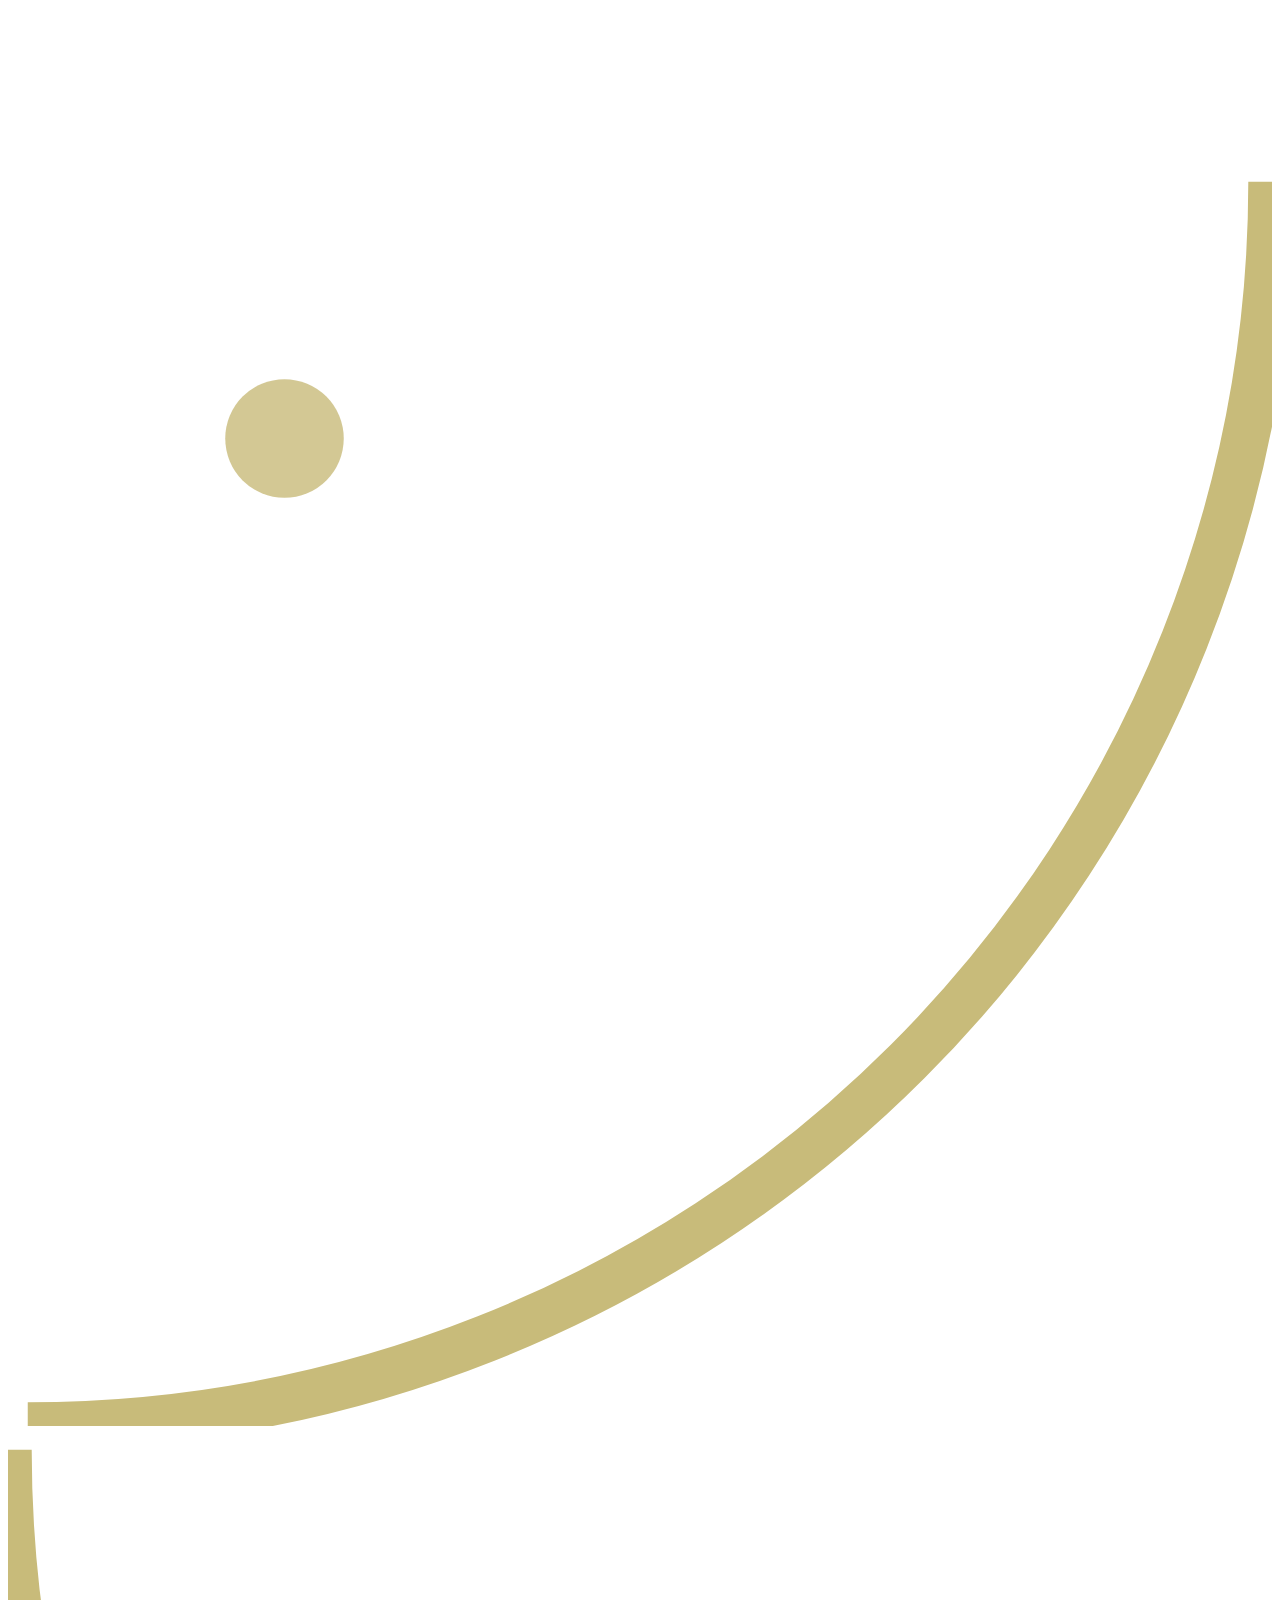
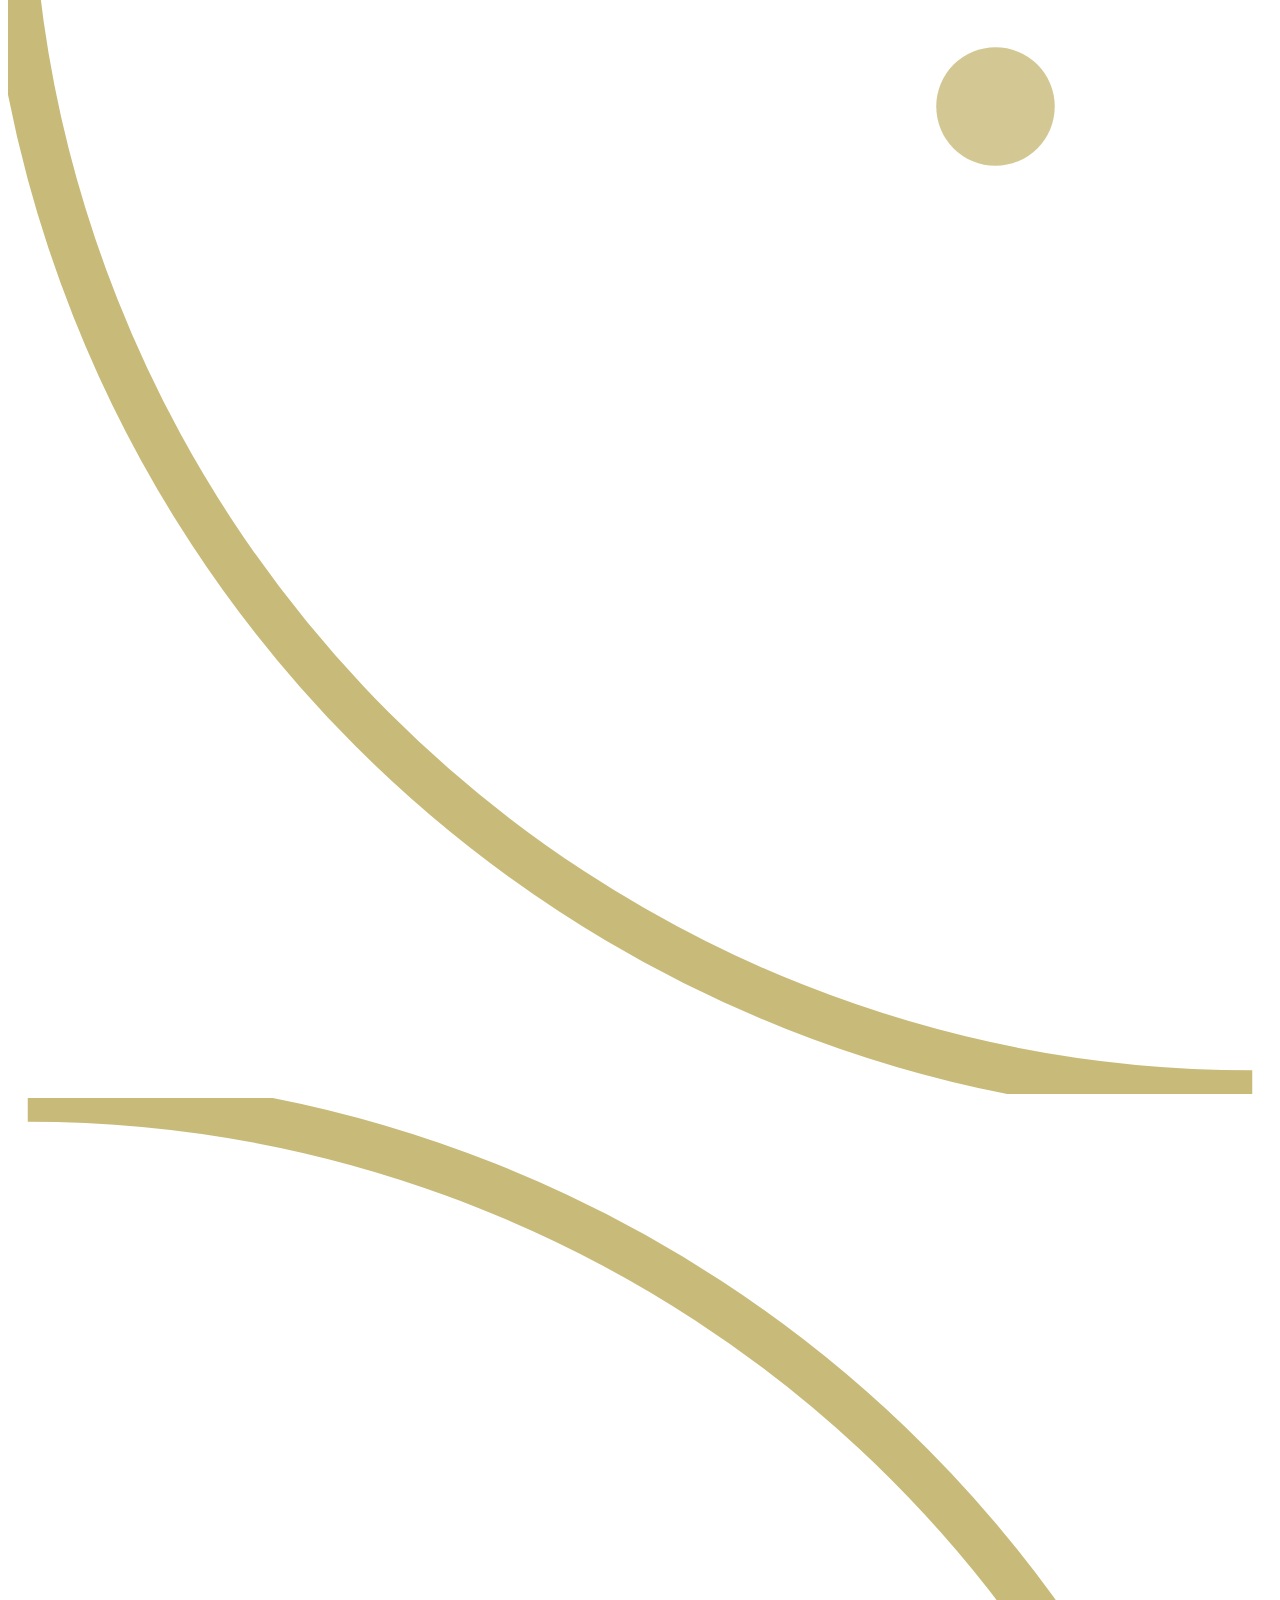
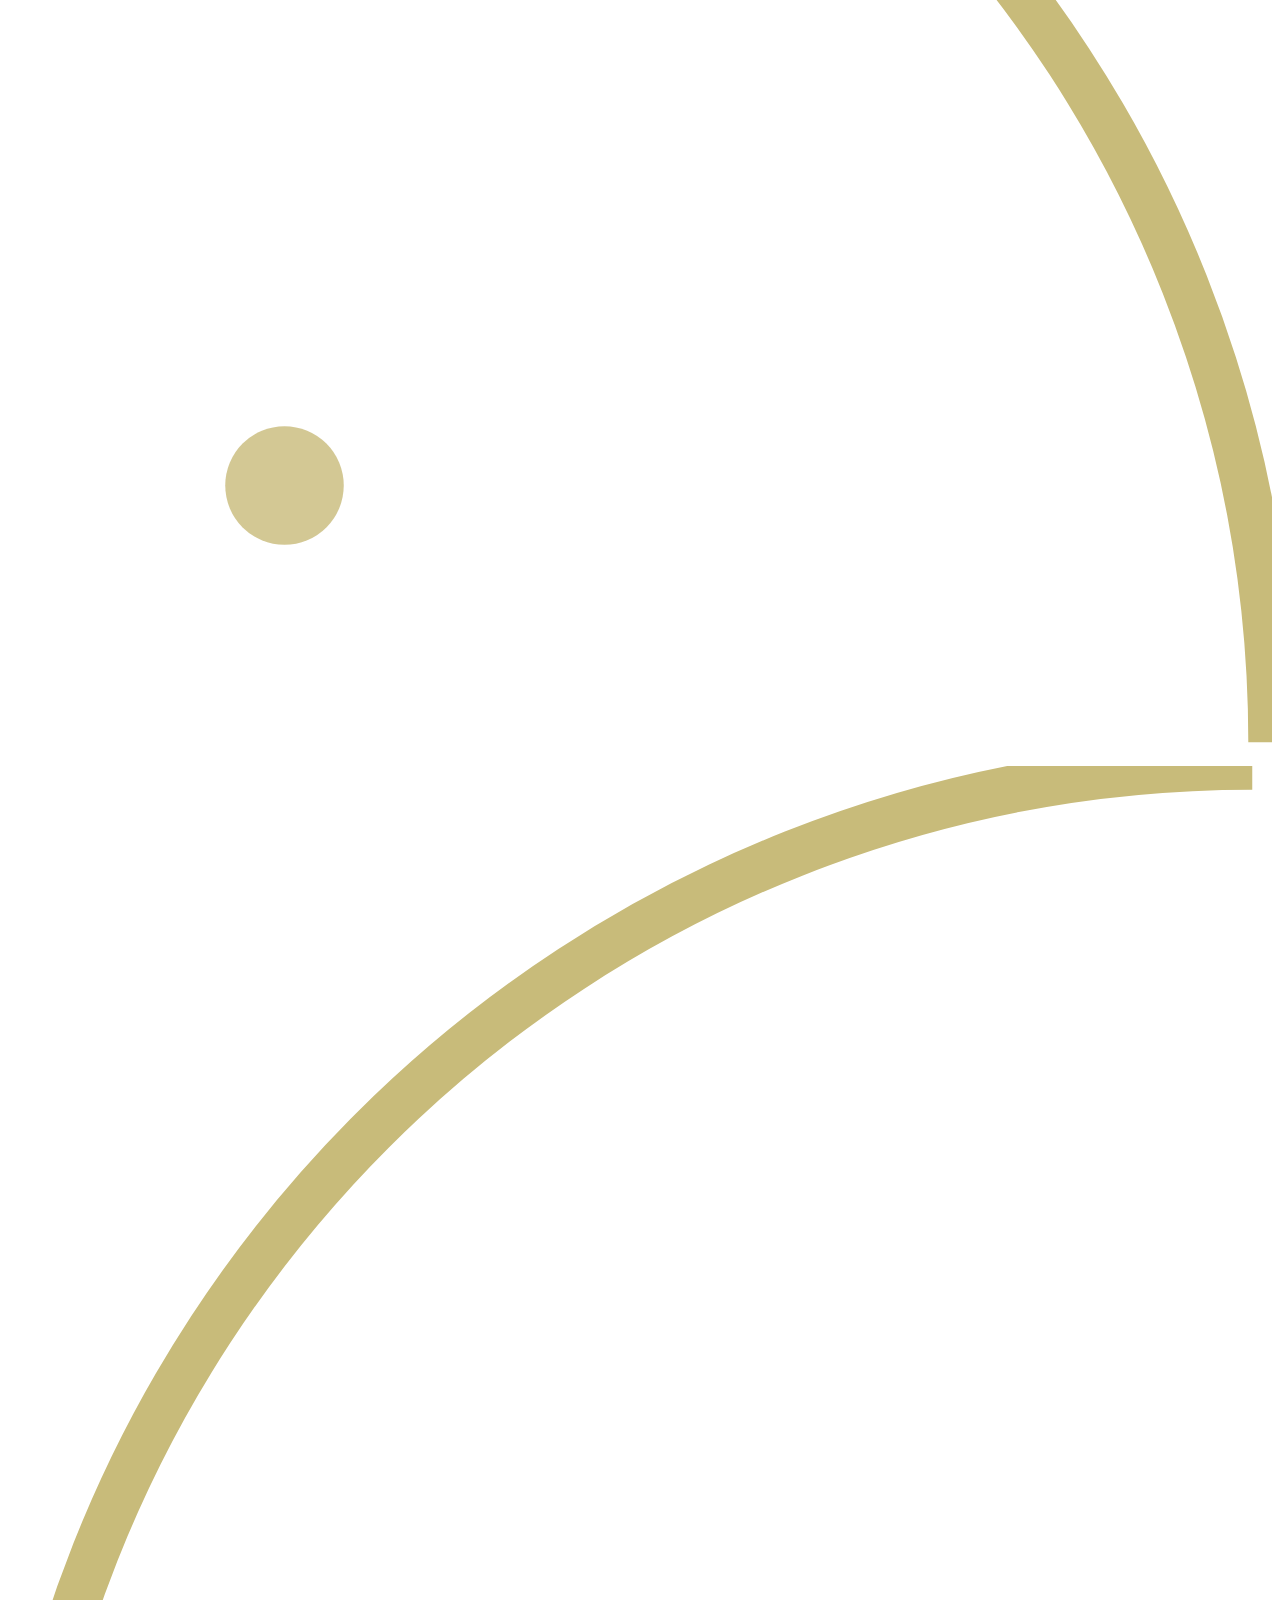
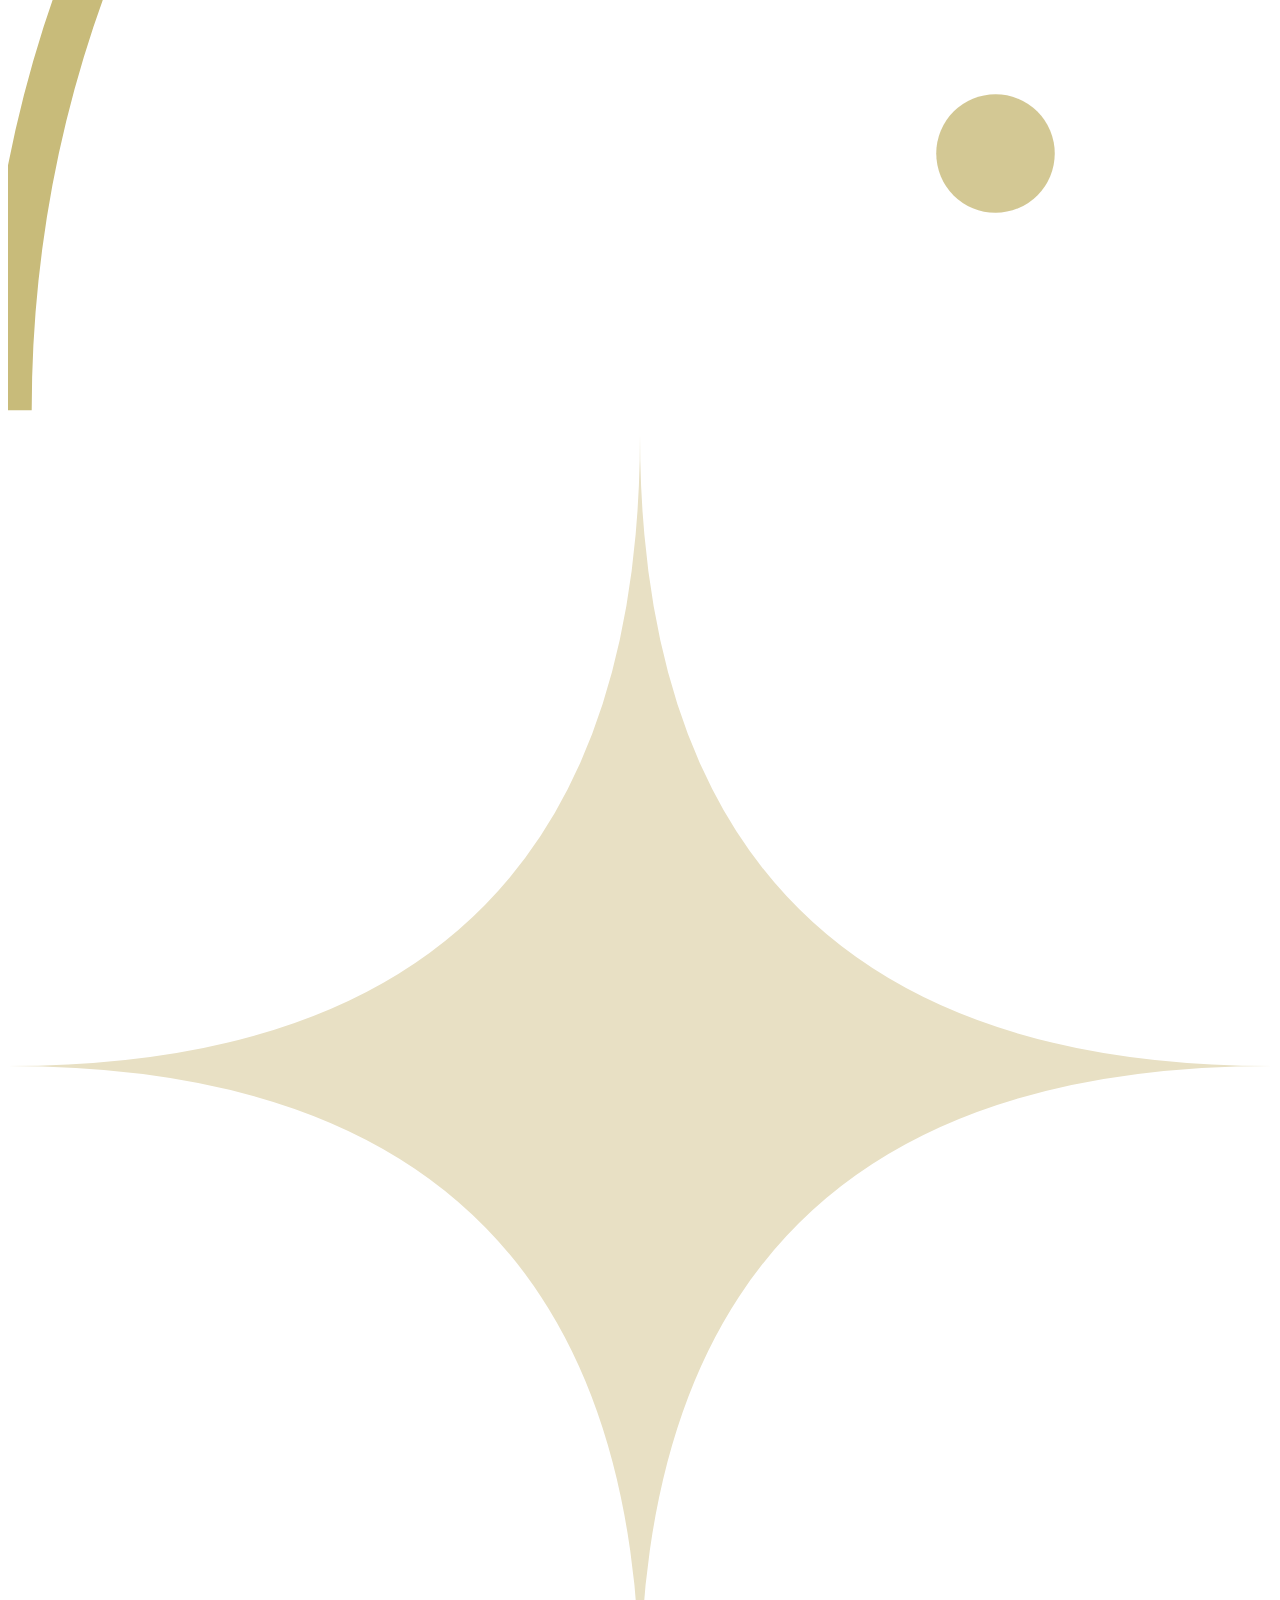
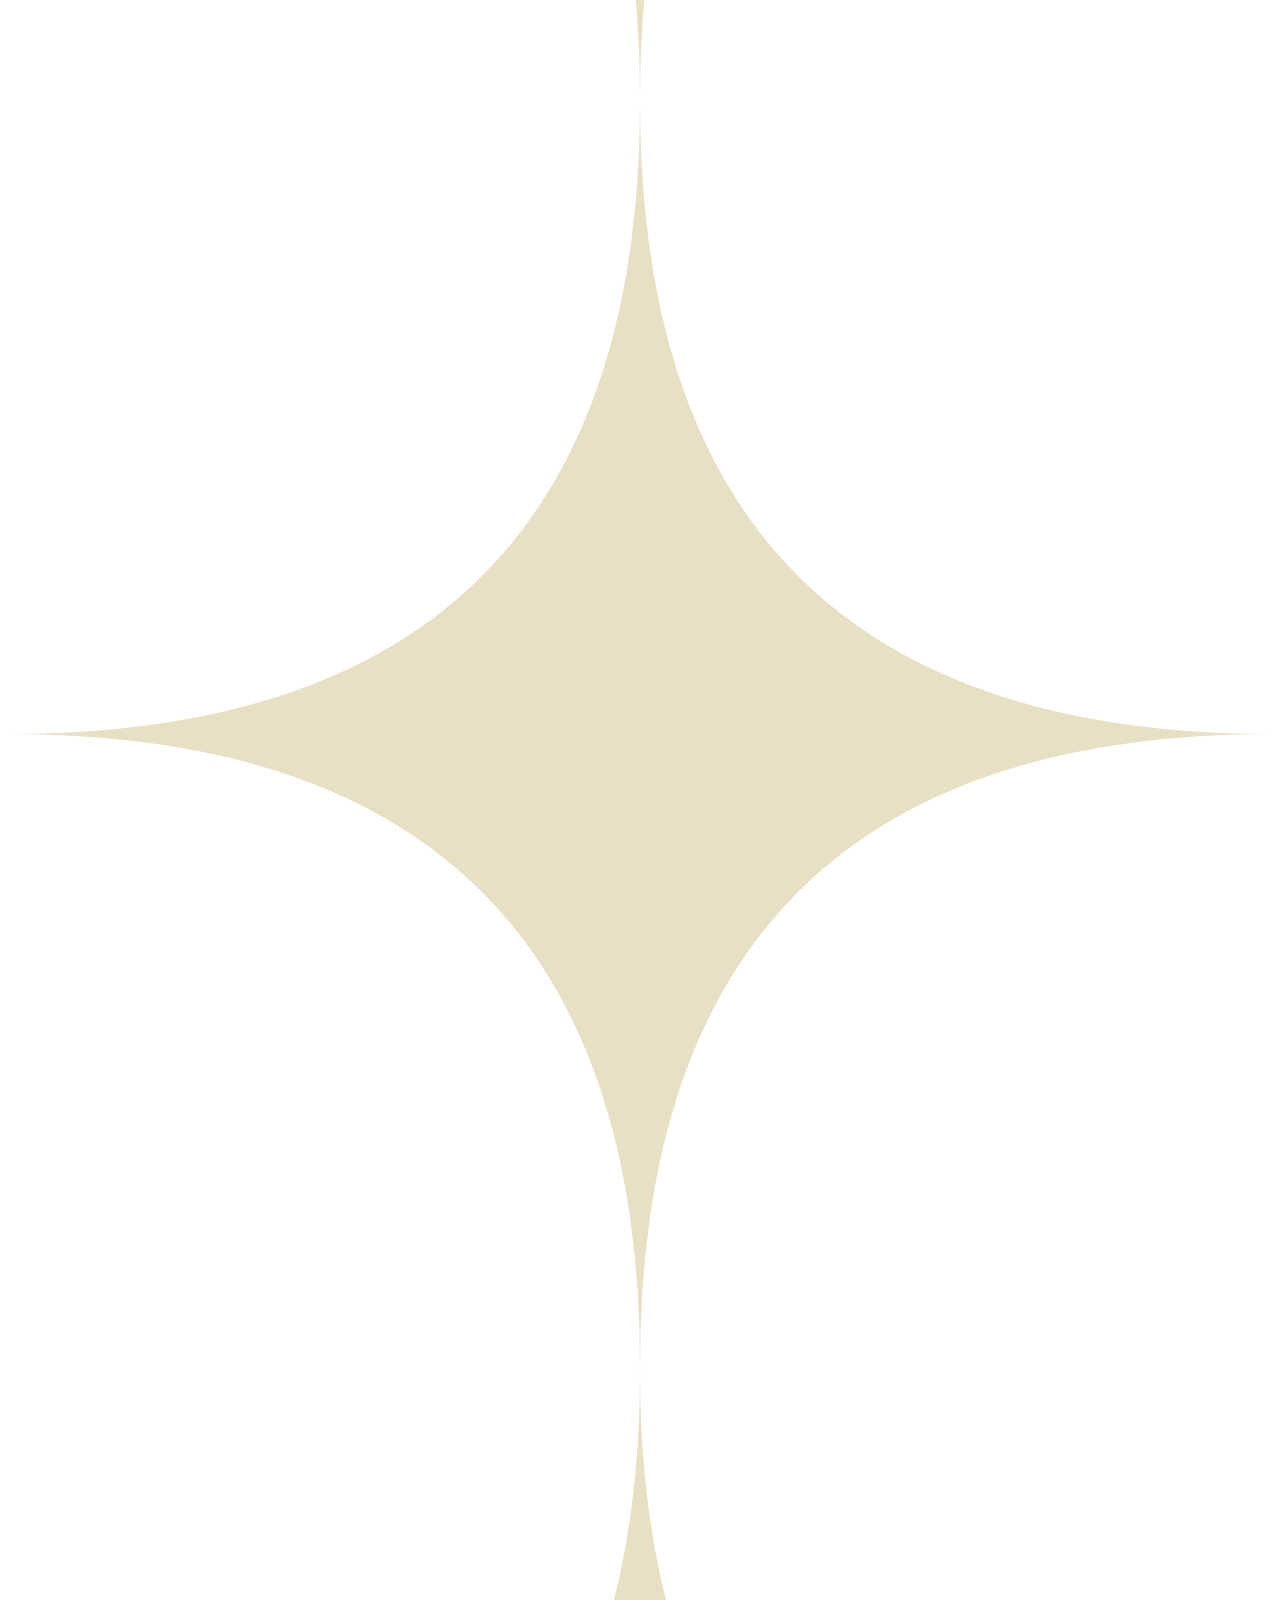
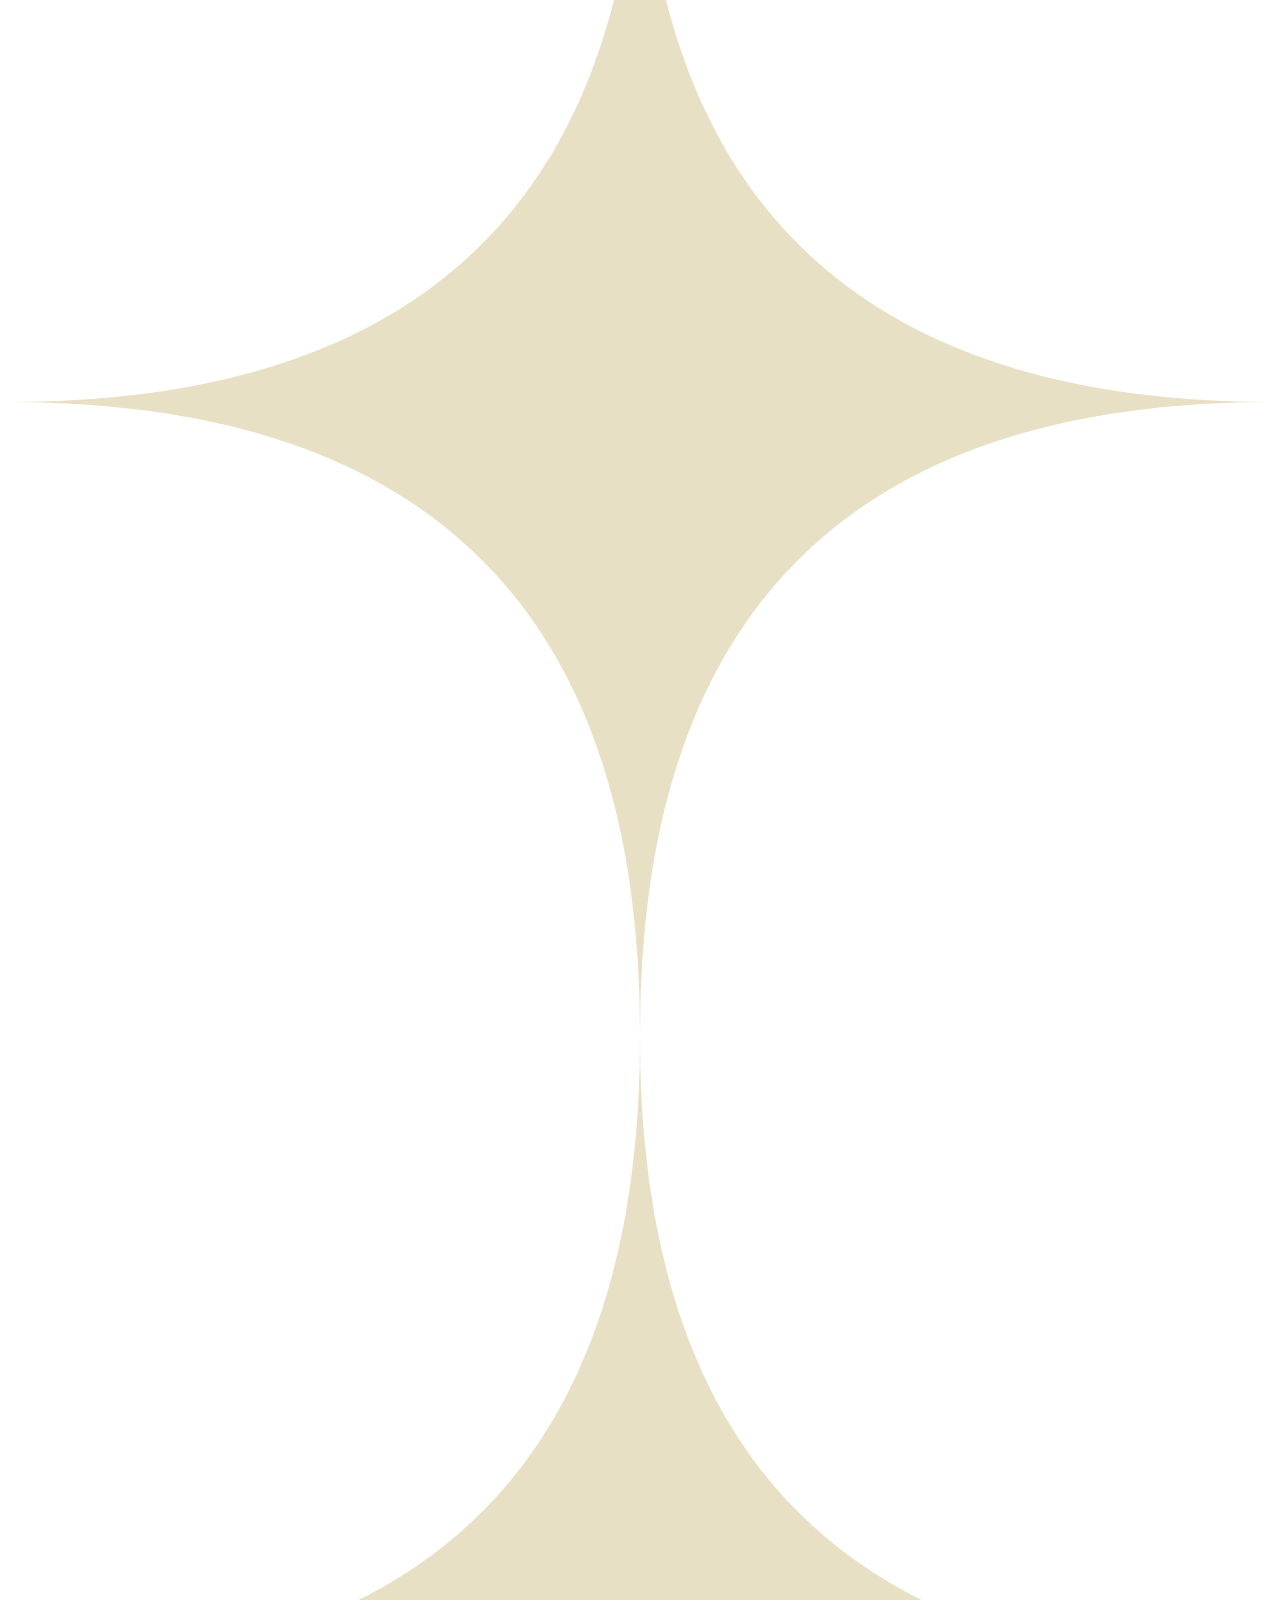
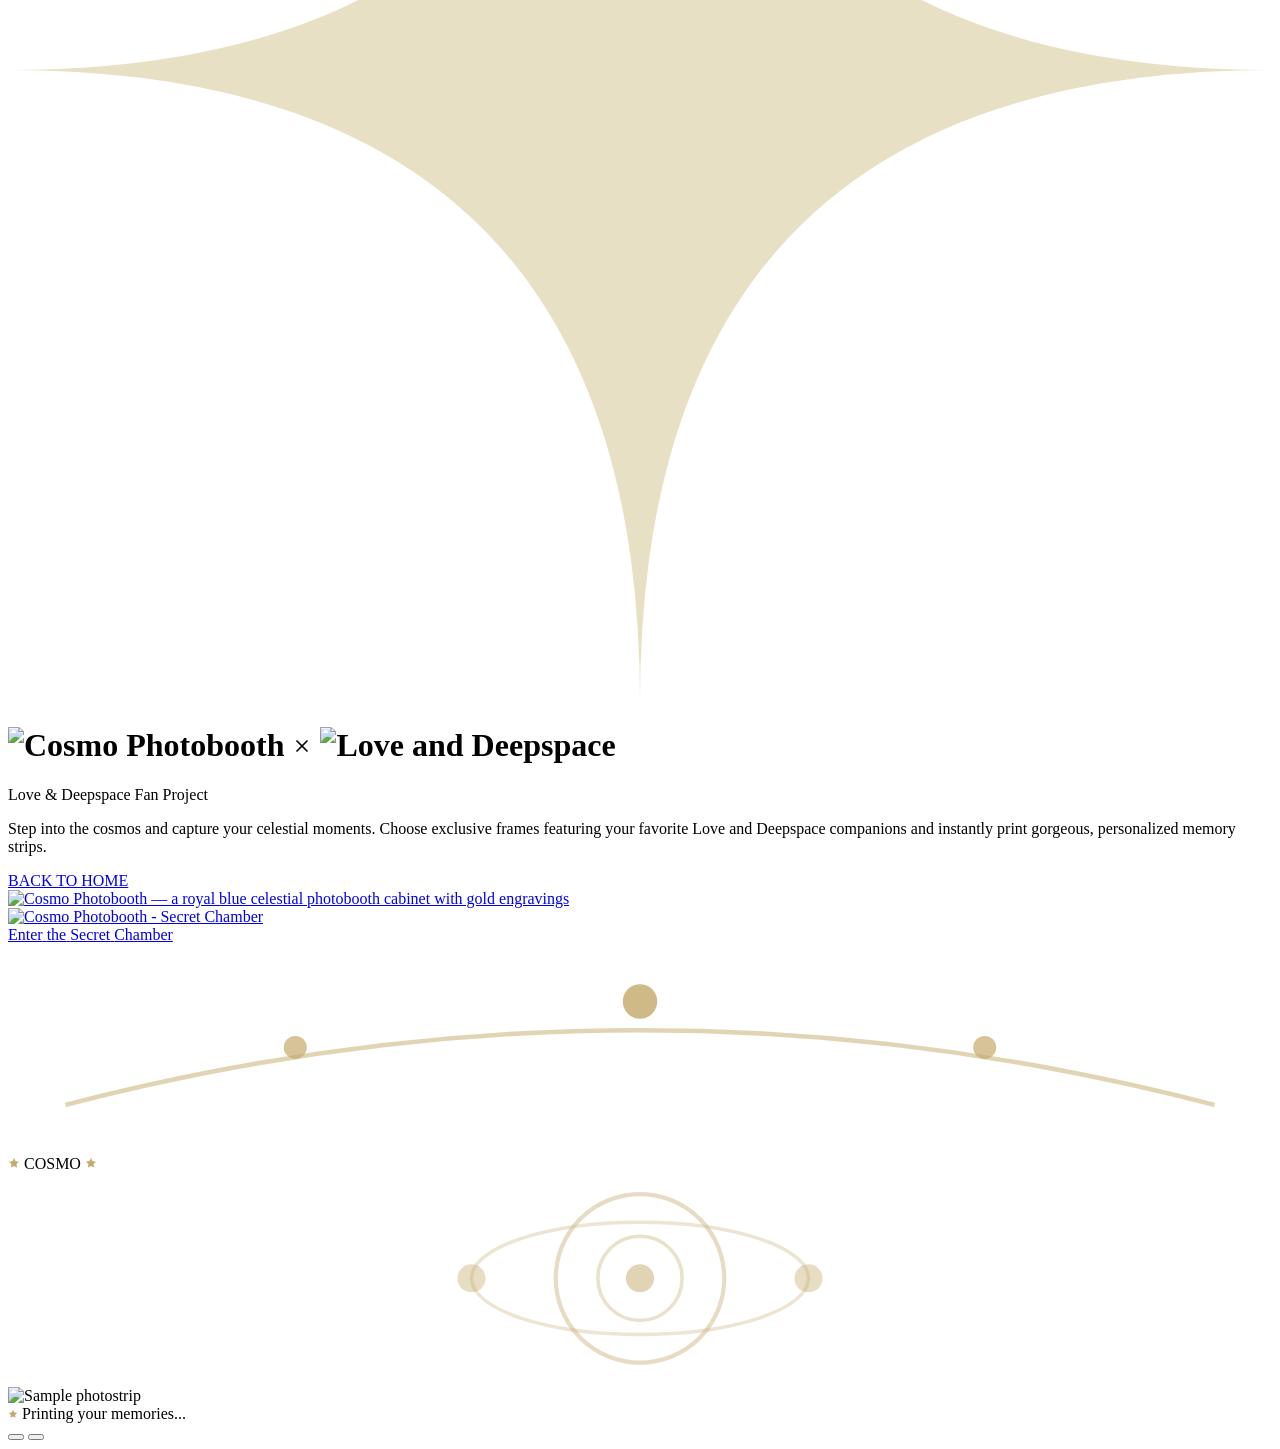
==== photobooth/index.html @ 6a4eb429 "no precise wish" ====
<!DOCTYPE html>
<html lang="en">
<head>
  <meta charset="UTF-8" />
  <meta name="viewport" content="width=device-width, initial-scale=1.0" />
  <title>Cosmo Photobooth — Love and Deepspace Simulator</title>
  <link rel="icon" type="image/webp" href="../assets/ui/favicon.webp">
  <meta name="description" content="Step inside Cosmo Photobooth — take cinematic photostrips with your favorite Love and Deepspace characters." />
  <link rel="preconnect" href="https://fonts.googleapis.com">
  <link rel="preconnect" href="https://fonts.gstatic.com" crossorigin>
  <link href="https://fonts.googleapis.com/css2?family=Cinzel:wght@400..900&family=Cormorant+Infant:ital,wght@0,300..700;1,300..700&family=Inter:ital,opsz,wght@0,14..32,100..900;1,14..32,100..900&display=swap" rel="stylesheet">
  <link rel="stylesheet" href="style.css?v=5" />
  <link rel="stylesheet" href="landing.css" />
  <script src="https://unpkg.com/lucide@latest"></script>
</head>
<body class="landing-body">
  <div class="landing-bg-image" aria-hidden="true"></div>
  <canvas id="starfield-canvas" aria-hidden="true"></canvas>

  <!-- ============================================================
       COSMO BORDERS (Overlay)
       ============================================================ -->
  <div class="cosmo-borders" aria-hidden="true">
    <!-- Outer Frame Lines -->
    <div class="border-line outer-top"></div>
    <div class="border-line outer-bottom"></div>
    <div class="border-line outer-left"></div>
    <div class="border-line outer-right"></div>

    <!-- Outer Corners (Concave Cutouts) -->
    <svg class="corner-svg outer-tl" viewBox="0 0 32 32">
      <path d="M 32 0.5 A 31.5 31.5 0 0 1 0.5 32" fill="none" stroke="#C8BB7A" stroke-width="1.2"/>
      <circle cx="7" cy="7" r="1.5" fill="#C8BB7A" opacity="0.8"/>
    </svg>
    <svg class="corner-svg outer-tr" viewBox="0 0 32 32">
      <path d="M 0 0.5 A 31.5 31.5 0 0 0 31.5 32" fill="none" stroke="#C8BB7A" stroke-width="1.2"/>
      <circle cx="25" cy="7" r="1.5" fill="#C8BB7A" opacity="0.8"/>
    </svg>
    <svg class="corner-svg outer-bl" viewBox="0 0 32 32">
      <path d="M 0.5 0 A 31.5 31.5 0 0 1 32 31.5" fill="none" stroke="#C8BB7A" stroke-width="1.2"/>
      <circle cx="7" cy="25" r="1.5" fill="#C8BB7A" opacity="0.8"/>
    </svg>
    <svg class="corner-svg outer-br" viewBox="0 0 32 32">
      <path d="M 31.5 0 A 31.5 31.5 0 0 0 0 31.5" fill="none" stroke="#C8BB7A" stroke-width="1.2"/>
      <circle cx="25" cy="25" r="1.5" fill="#C8BB7A" opacity="0.8"/>
    </svg>

    <!-- Inner Frame -->
    <div class="inner-frame">
      <!-- Inner Corners (Stars) -->
      <svg class="star-svg inner-tl" viewBox="0 0 24 24">
        <path d="M12 0 Q12 12 24 12 Q12 12 12 24 Q12 12 0 12 Q12 12 12 0 Z" fill="#E8E0C4"/>
      </svg>
      <svg class="star-svg inner-tr" viewBox="0 0 24 24">
        <path d="M12 0 Q12 12 24 12 Q12 12 12 24 Q12 12 0 12 Q12 12 12 0 Z" fill="#E8E0C4"/>
      </svg>
      <svg class="star-svg inner-bl" viewBox="0 0 24 24">
        <path d="M12 0 Q12 12 24 12 Q12 12 12 24 Q12 12 0 12 Q12 12 12 0 Z" fill="#E8E0C4"/>
      </svg>
      <svg class="star-svg inner-br" viewBox="0 0 24 24">
        <path d="M12 0 Q12 12 24 12 Q12 12 12 24 Q12 12 0 12 Q12 12 12 0 Z" fill="#E8E0C4"/>
      </svg>
    </div>
  </div>
<!-- ============================================================
     CONTENT LAYOUT — sits on top of the background
     ============================================================ -->
<main class="landing-hero" aria-label="Cosmo Photobooth landing page">

  <!-- ── LEFT PANEL ── title + enter -->
  <div class="left-panel">
    <div class="left-content">
      <h1 class="left-title logo-title">
        <img src="../assets/photobooth/cosmo-photobooth.webp" alt="Cosmo Photobooth" class="title-logo" draggable="false" />
        <svg class="logo-x-icon" width="20" height="20" viewBox="0 0 24 24" fill="none" stroke="currentColor" stroke-width="2" stroke-linecap="round" stroke-linejoin="round">
          <path d="M18 6 6 18"/>
          <path d="m6 6 12 12"/>
        </svg>
        <img id="pb-title-logo-img" src="../assets/photobooth/love-and-deepspace.webp" alt="Love and Deepspace" class="title-logo" draggable="false" />
      </h1>
      
      <div class="project-badge" data-i18n="pb.fan_project">Love &amp; Deepspace Fan Project</div>
      
      <p class="booth-description" data-i18n="pb.desc">
        Step into the cosmos and capture your celestial moments. Choose exclusive frames featuring your favorite Love and Deepspace companions and instantly print gorgeous, personalized memory strips.
      </p>

      <a href="../index.html" class="enter-btn back-btn" aria-label="Back to Home">
        <i data-lucide="arrow-left"></i>
        <span data-i18n="pb.back">BACK TO HOME</span>
      </a>
    </div>
  </div>

    <!-- ✦✦ CENTER PANEL ✦✦ photobooth -->
    <div class="center-panel">
      <a href="booth.html" class="booth-display flip-container" aria-label="Cosmo Photobooth machine">
        <div class="flipper">
          <div class="flip-front">
            <img
              src="../assets/photobooth/photobooth.webp"
              alt="Cosmo Photobooth — a royal blue celestial photobooth cabinet with gold engravings"
              class="booth-image"
              draggable="false"
            />
          </div>
          <div class="flip-back">
            <img
              src="../assets/photobooth/photobooth-2.webp"
              alt="Cosmo Photobooth - Secret Chamber"
              class="booth-image"
              draggable="false"
            />
            <div class="secret-chamber-text">
              <span data-i18n="pb.sc_1">Enter</span>
              <span data-i18n="pb.sc_2">the</span>
              <span data-i18n="pb.sc_3">Secret</span>
              <span data-i18n="pb.sc_4">Chamber</span>
            </div>
          </div>
        </div>
      </a>
    </div>

  <!-- ── RIGHT PANEL ── printer -->
  <div class="right-panel">
    <div class="printer-section" aria-label="Animated photostrip printer">

      <div class="printer-body">
        <div class="printer-arch" aria-hidden="true">
          <svg class="arch-deco" viewBox="0 0 220 36" fill="none">
            <path d="M10,28 Q110,2 210,28" stroke="#C4A96A" stroke-width="0.8" opacity="0.5"/>
            <circle cx="50"  cy="18" r="2" fill="#C4A96A" opacity="0.7"/>
            <circle cx="110" cy="10" r="3" fill="#C4A96A" opacity="0.8"/>
            <circle cx="170" cy="18" r="2" fill="#C4A96A" opacity="0.7"/>
          </svg>
        </div>

        <div class="printer-header">
          <div class="printer-brand">
            <svg width="12" height="12" viewBox="0 0 24 24" fill="#C4A96A">
              <path d="M12 2L15.09 8.26L22 9.27L17 14.14L18.18 21.02L12 17.77L5.82 21.02L7 14.14L2 9.27L8.91 8.26L12 2Z"/>
            </svg>
            COSMO
            <svg width="12" height="12" viewBox="0 0 24 24" fill="#C4A96A">
              <path d="M12 2L15.09 8.26L22 9.27L17 14.14L18.18 21.02L12 17.77L5.82 21.02L7 14.14L2 9.27L8.91 8.26L12 2Z"/>
            </svg>
          </div>
          <div class="printer-status-led"></div>
        </div>

        <div class="printer-orbital" aria-hidden="true">
          <svg viewBox="0 0 180 30" fill="none">
            <circle cx="90" cy="15" r="12" stroke="#C4A96A" stroke-width="0.6" opacity="0.4"/>
            <circle cx="90" cy="15" r="6"  stroke="#C4A96A" stroke-width="0.5" opacity="0.35"/>
            <ellipse cx="90" cy="15" rx="24" ry="8" stroke="#C4A96A" stroke-width="0.5" opacity="0.3"/>
            <circle cx="90" cy="15" r="2"  fill="#C4A96A" opacity="0.5"/>
            <circle cx="114" cy="15" r="2" fill="#C4A96A" opacity="0.4"/>
            <circle cx="66"  cy="15" r="2" fill="#C4A96A" opacity="0.4"/>
          </svg>
        </div>

        <div class="printer-slot-row">
          <div class="printer-slot-line"></div>
          <div class="printer-slot-opening"></div>
          <div class="printer-slot-line"></div>
        </div>
      </div>

      <div class="strip-output">
        <div class="strip-clip-window">
          <div class="strip-animate" id="emerging-strip">
            <img id="sample-strip" src="../assets/photobooth/sample/sample_1.webp" alt="Sample photostrip" class="sample-strip-img" />
          </div>
        </div>
      </div>

      <div class="printer-caption">
        <svg width="10" height="10" viewBox="0 0 24 24" fill="#C4A96A">
          <path d="M12 2L15.09 8.26L22 9.27L17 14.14L18.18 21.02L12 17.77L5.82 21.02L7 14.14L2 9.27L8.91 8.26L12 2Z"/>
        </svg>
        <span data-i18n="pb.printing">Printing your memories...</span>
      </div>
    </div>
  </div>

</main>


  
<!-- Global Audio Player -->
    <audio id="bg-music" src="../assets/ui/heartstring-and-harmony.mp3" loop autoplay></audio>
    <button id="music-toggle" class="music-toggle-btn" aria-label="Toggle background music">
      <i data-lucide="play" id="music-icon-play"></i>
      <i data-lucide="pause" id="music-icon-pause" style="display:none;"></i>
    </button>
<!-- Notice button -->
      <button id="notice-btn" class="sf-reset-btn sf-notice-btn" aria-label="Notices" title="Updates & Mechanics">
        <i data-lucide="info"></i>
      </button>
<!-- Settings button -->
<!-- Settings button injected by global-settings.js?v=6 -->
<!-- Settings modal injected by global-settings.js?v=6 -->

  <!-- Notice Modal -->
    <div id="notice-modal" class="settings-overlay" aria-modal="true" role="dialog" style="display: none;">
      <div class="settings-container">
        <div class="settings-header">
          <h2 data-i18n="notice.title">NOTICES</h2>
          <button id="notice-close-btn" class="settings-close" aria-label="Close Notices">
            <svg viewBox="0 0 24 24" fill="none" stroke="currentColor" stroke-width="2"><path d="M18 6 6 18M6 6l12 12"/></svg>
          </button>
        </div>
        <div class="settings-body notice-body">
          <div class="notice-section" style="margin-bottom: 24px;">
            <h3 style="color: var(--gold); margin-bottom: 12px; font-family: var(--font-d); font-size: 20px;" data-i18n="notice.patch_title">Patch Notes</h3>
            <p style="color: var(--txt-2); margin-bottom: 8px;" data-i18n="notice.patch_desc">Changes made since the last update:</p>
            <ul style="color: #ddd; padding-left: 20px; line-height: 1.6; font-size: 14px;">
              <li data-i18n="notice.patch_1"><strong>NEW Arcade Minigame: Wishfall Frenzy!</strong></li>
              <li data-i18n="notice.patch_2"><strong>3 NEW Valko Memories</strong></li>
              <li data-i18n="notice.patch_3"><strong>NEW Precise Wish System</strong></li>
              <li data-i18n="notice.patch_4"><strong>NEW Memory Collection Tracker</strong></li>
            </ul>
          </div>
        <div class="notice-section">
            <h3 style="color: var(--gold); margin-bottom: 12px; font-family: var(--font-d); font-size: 20px;" data-i18n="notice.mech_title">Mechanics</h3>
            <ul style="color: #ddd; padding-left: 20px; line-height: 1.6; font-size: 14px;">
              <li style="margin-bottom: 8px;" data-i18n="notice.mech_1"><strong>Limited vs Standard:</strong> Limited banners have exclusive rate-ups while standard has the base 5-star pool.</li>
              <li style="margin-bottom: 8px;" data-i18n="notice.mech_2"><strong>Pity System:</strong> 5-stars are guaranteed within 70 pulls, 4-stars within 10 pulls.</li>
              <li style="margin-bottom: 8px;" data-i18n="notice.mech_4"><strong>Ranking Memories Up:</strong> Pulling duplicates increases the rank of a memory.</li>
              <li style="margin-bottom: 8px;" data-i18n="notice.mech_5"><strong>Arcade Minigame:</strong> Compete for the highest score to earn rewards like deepspace wish and empyrean wish tickets.</li>
            </ul>
          </div>
        </div>
      </div>
    </div>


<script src="../audio-bridge.js?v=4"></script>
<script src="../i18n.js?v=5"></script>
<script src="main.js"></script>
<script>
  window.PAGE_FAQ = {
    title: 'Photobooth FAQ',
    items: [
      { q: 'How do I start the photobooth?', a: 'Select a frame from the banner list on the main screen, then click "Enter Photobooth" to begin your session.', i18n_q: 'faq.pb_q1', i18n_a: 'faq.pb_a1' },
      { q: 'What frames are available?', a: 'Each Love Interest has their own unique themed frame. You can preview each frame before entering the booth.', i18n_q: 'faq.pb_q2', i18n_a: 'faq.pb_a2' },
      { q: 'Can I use my own photos?', a: 'Yes! Inside the booth, tap the upload button in the camera controls to upload a photo from your device instead of using the live camera.', i18n_q: 'faq.pb_q3', i18n_a: 'faq.pb_a3' },
      { q: 'How do I add stickers and filters?', a: 'After capturing your photos, use the decoration panel on the right side to apply filters, add stickers, or add text overlays to your strip.', i18n_q: 'faq.pb_q4', i18n_a: 'faq.pb_a4' },
      { q: 'How do I save my photostrip?', a: 'On the export screen, click the download button to save your photostrip as an image file. You can also share it directly.', i18n_q: 'faq.pb_q5', i18n_a: 'faq.pb_a5' },
      { q: 'Why is my camera not working?', a: 'Make sure you have granted camera permissions to your browser. If using HTTPS is required, try accessing via localhost or a secure connection.', i18n_q: 'faq.pb_q6', i18n_a: 'faq.pb_a6' }
    ]
  };
</script>
<script src="../global-settings.js?v=6"></script>
<script src="../global-faq.js?v=3"></script>
<script>
  lucide.createIcons();
</script>
</body>
</html>
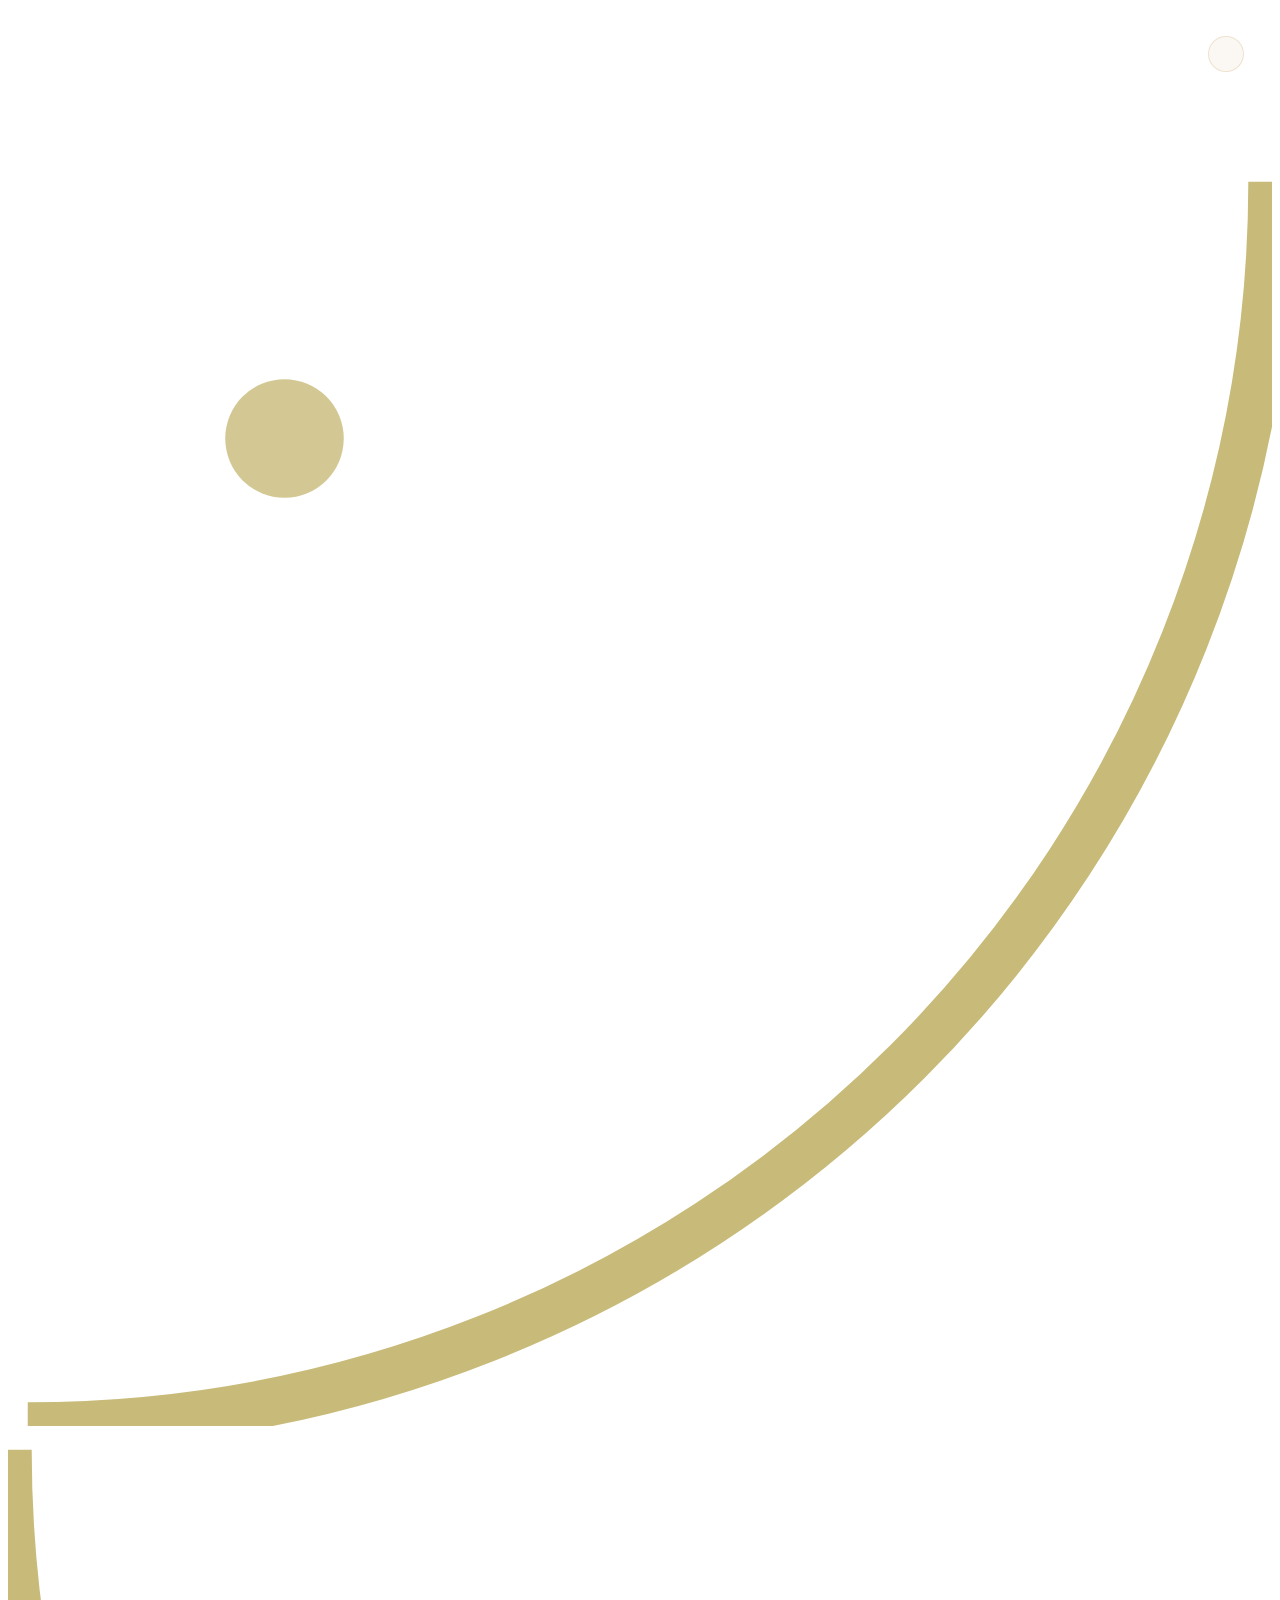
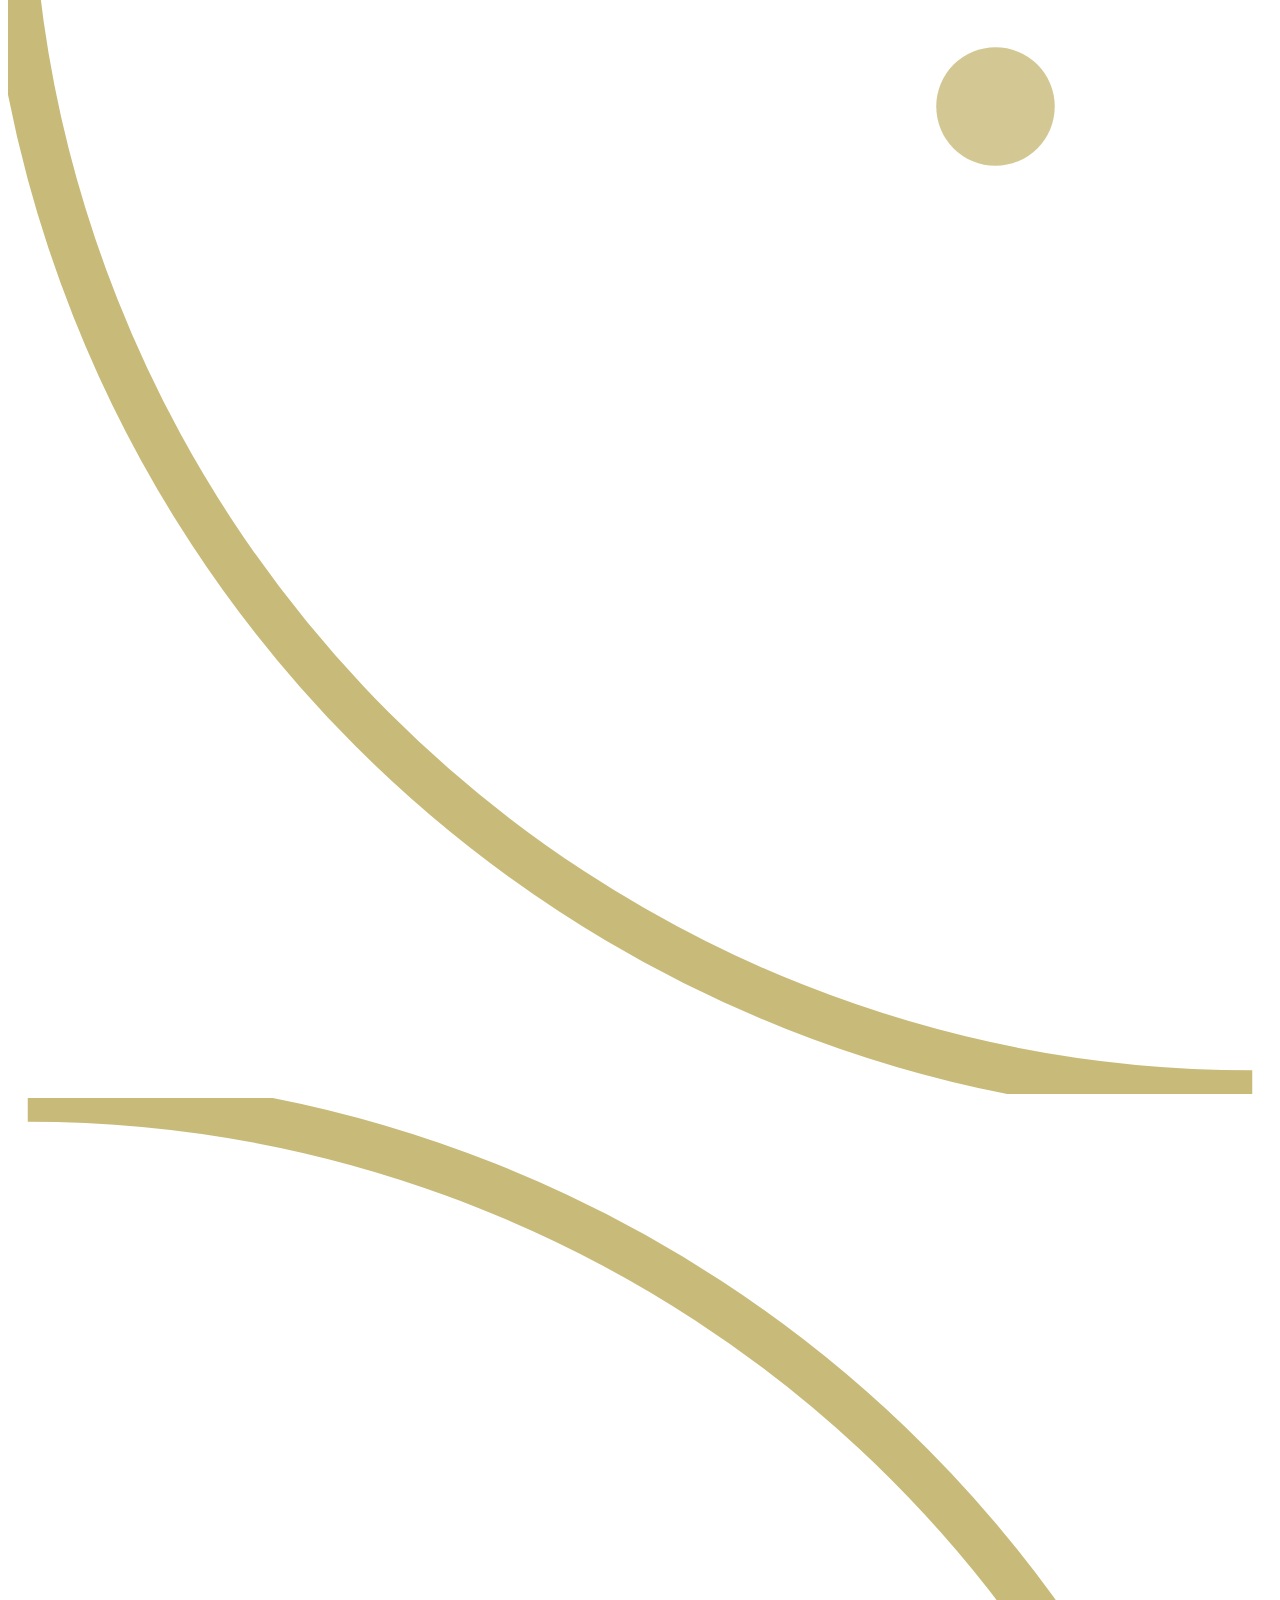
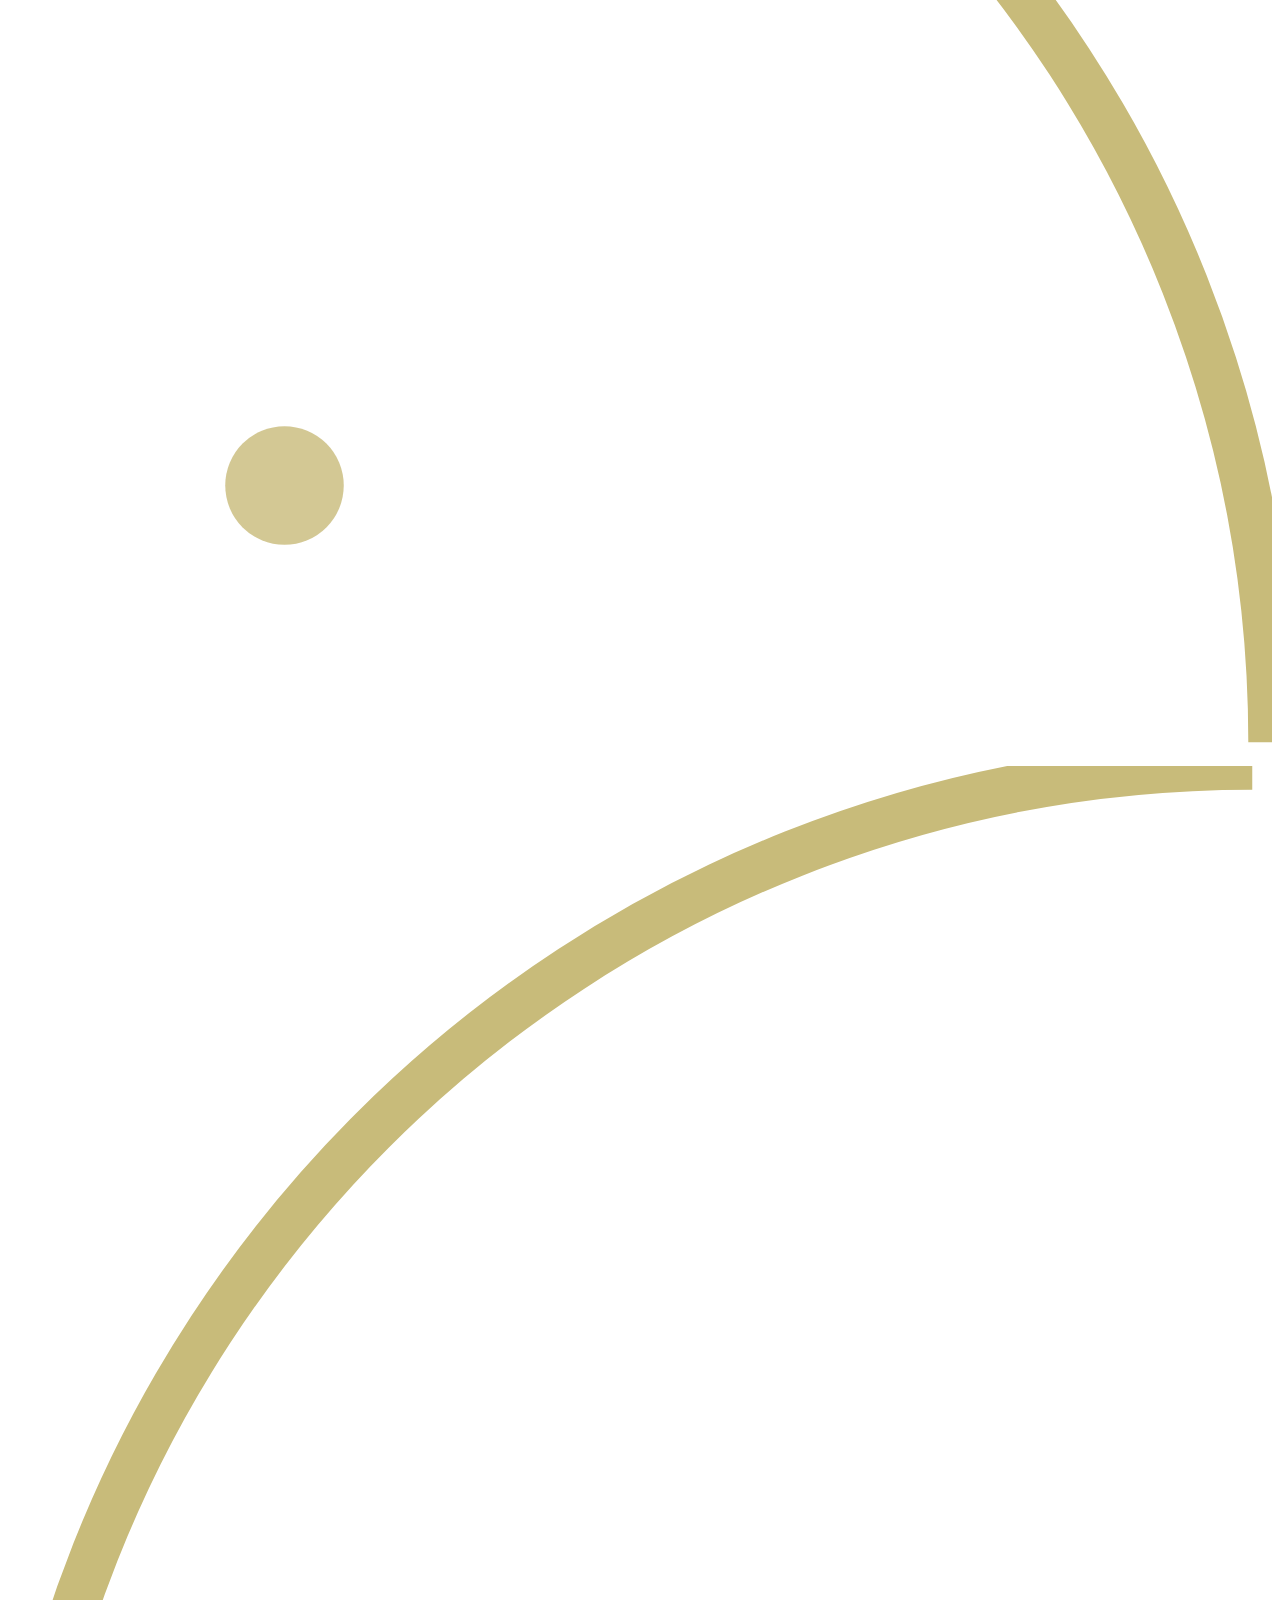
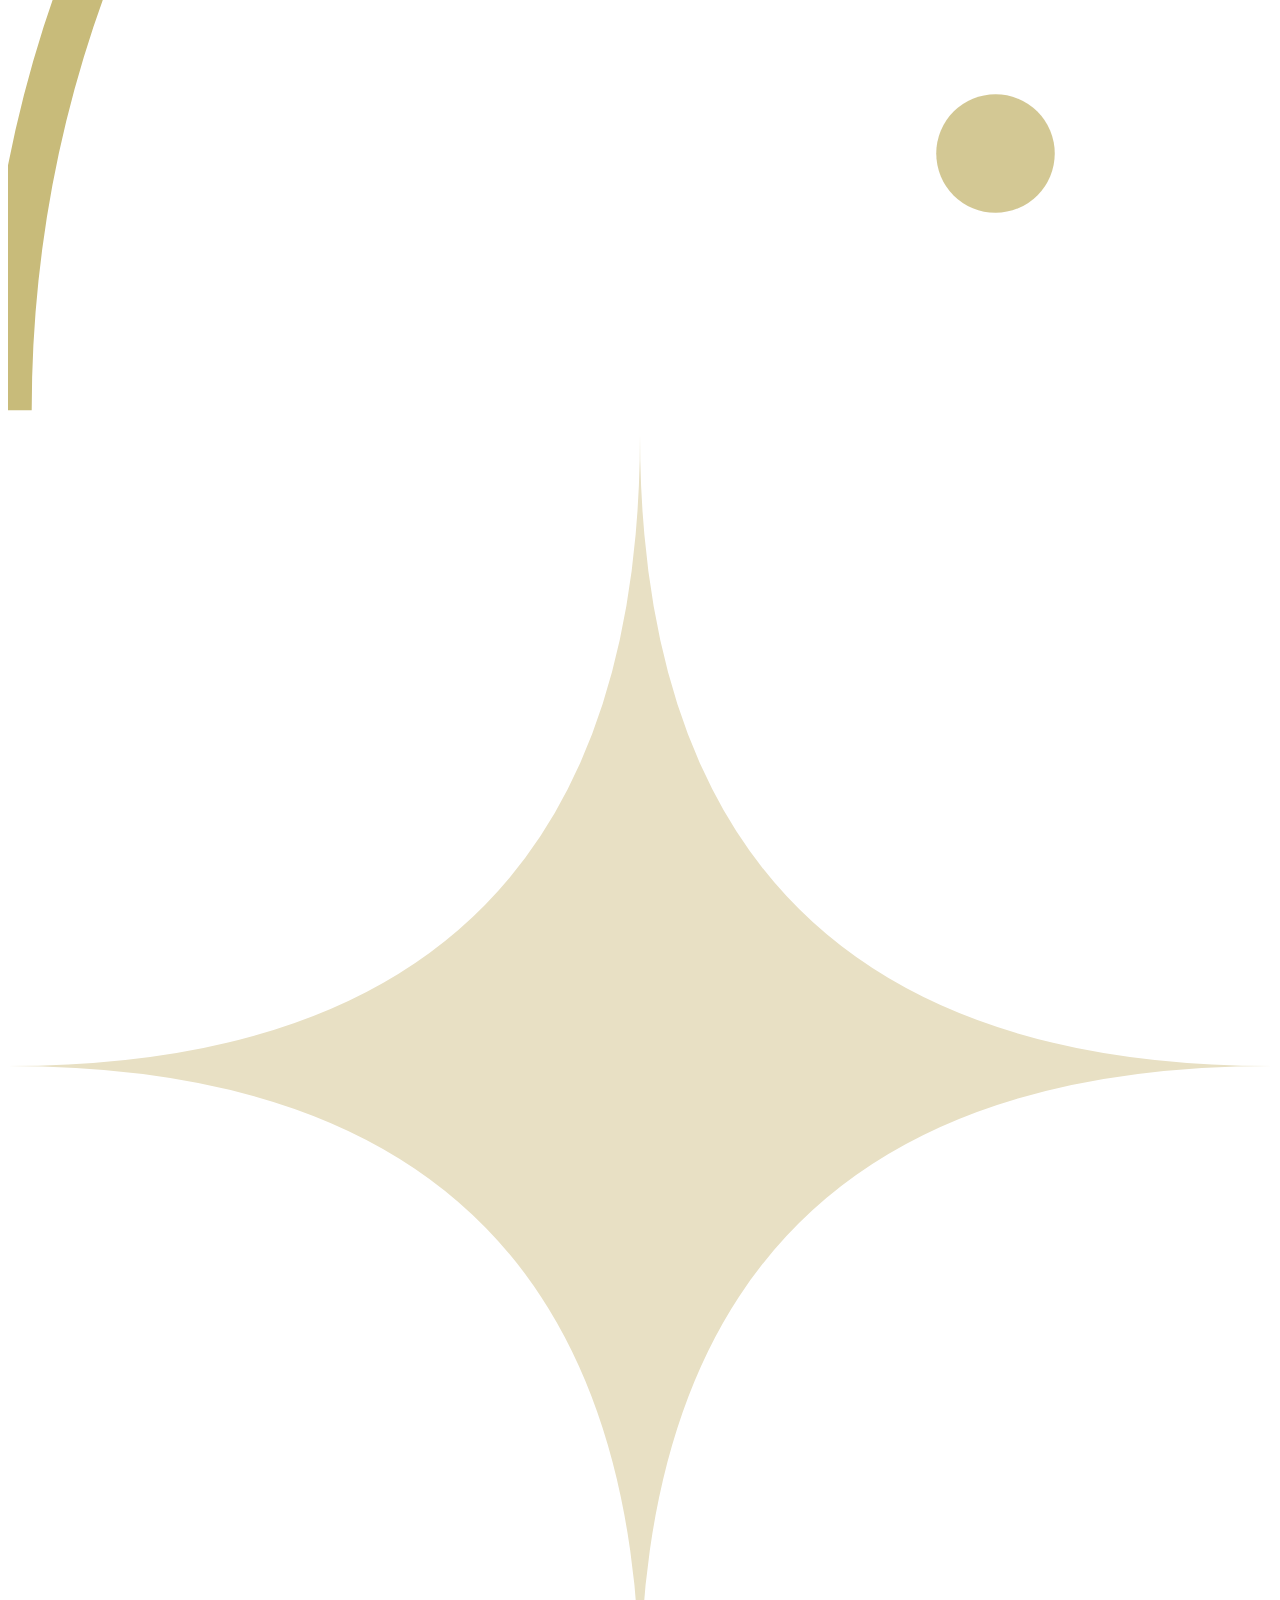
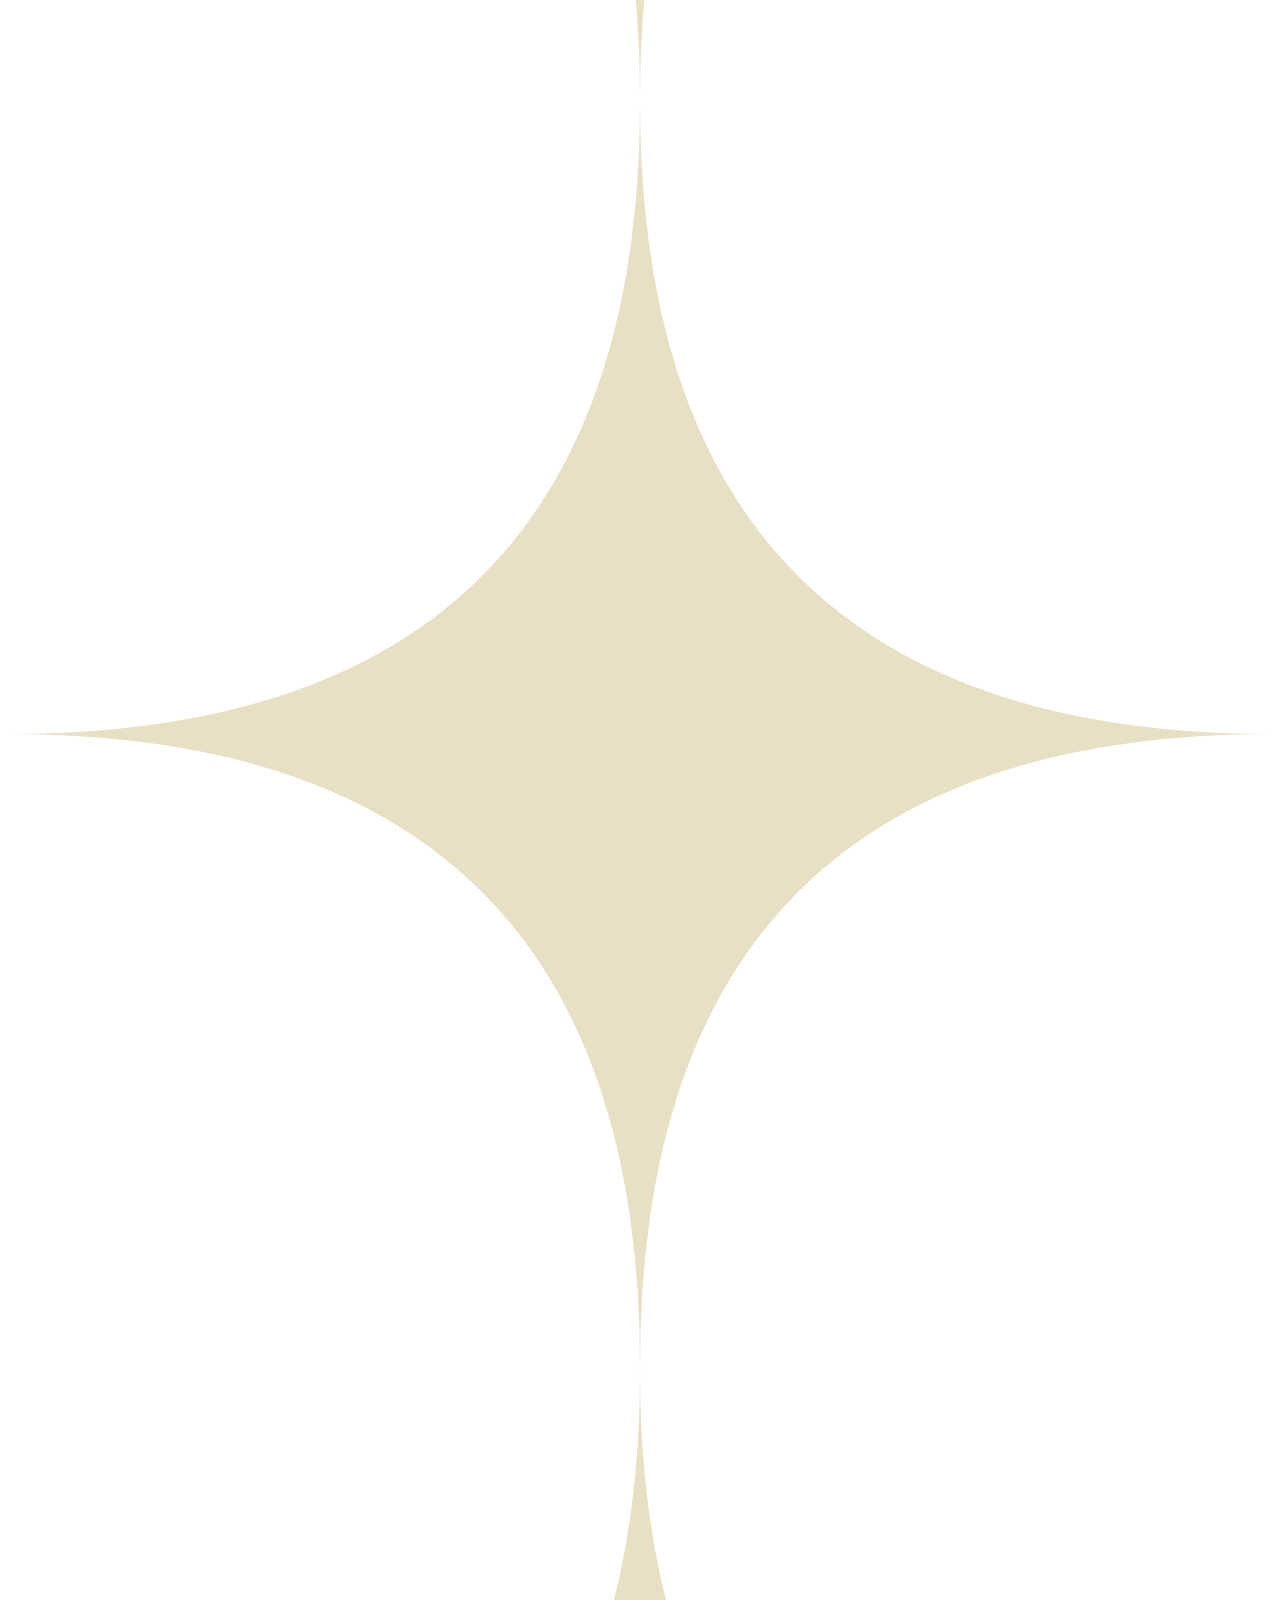
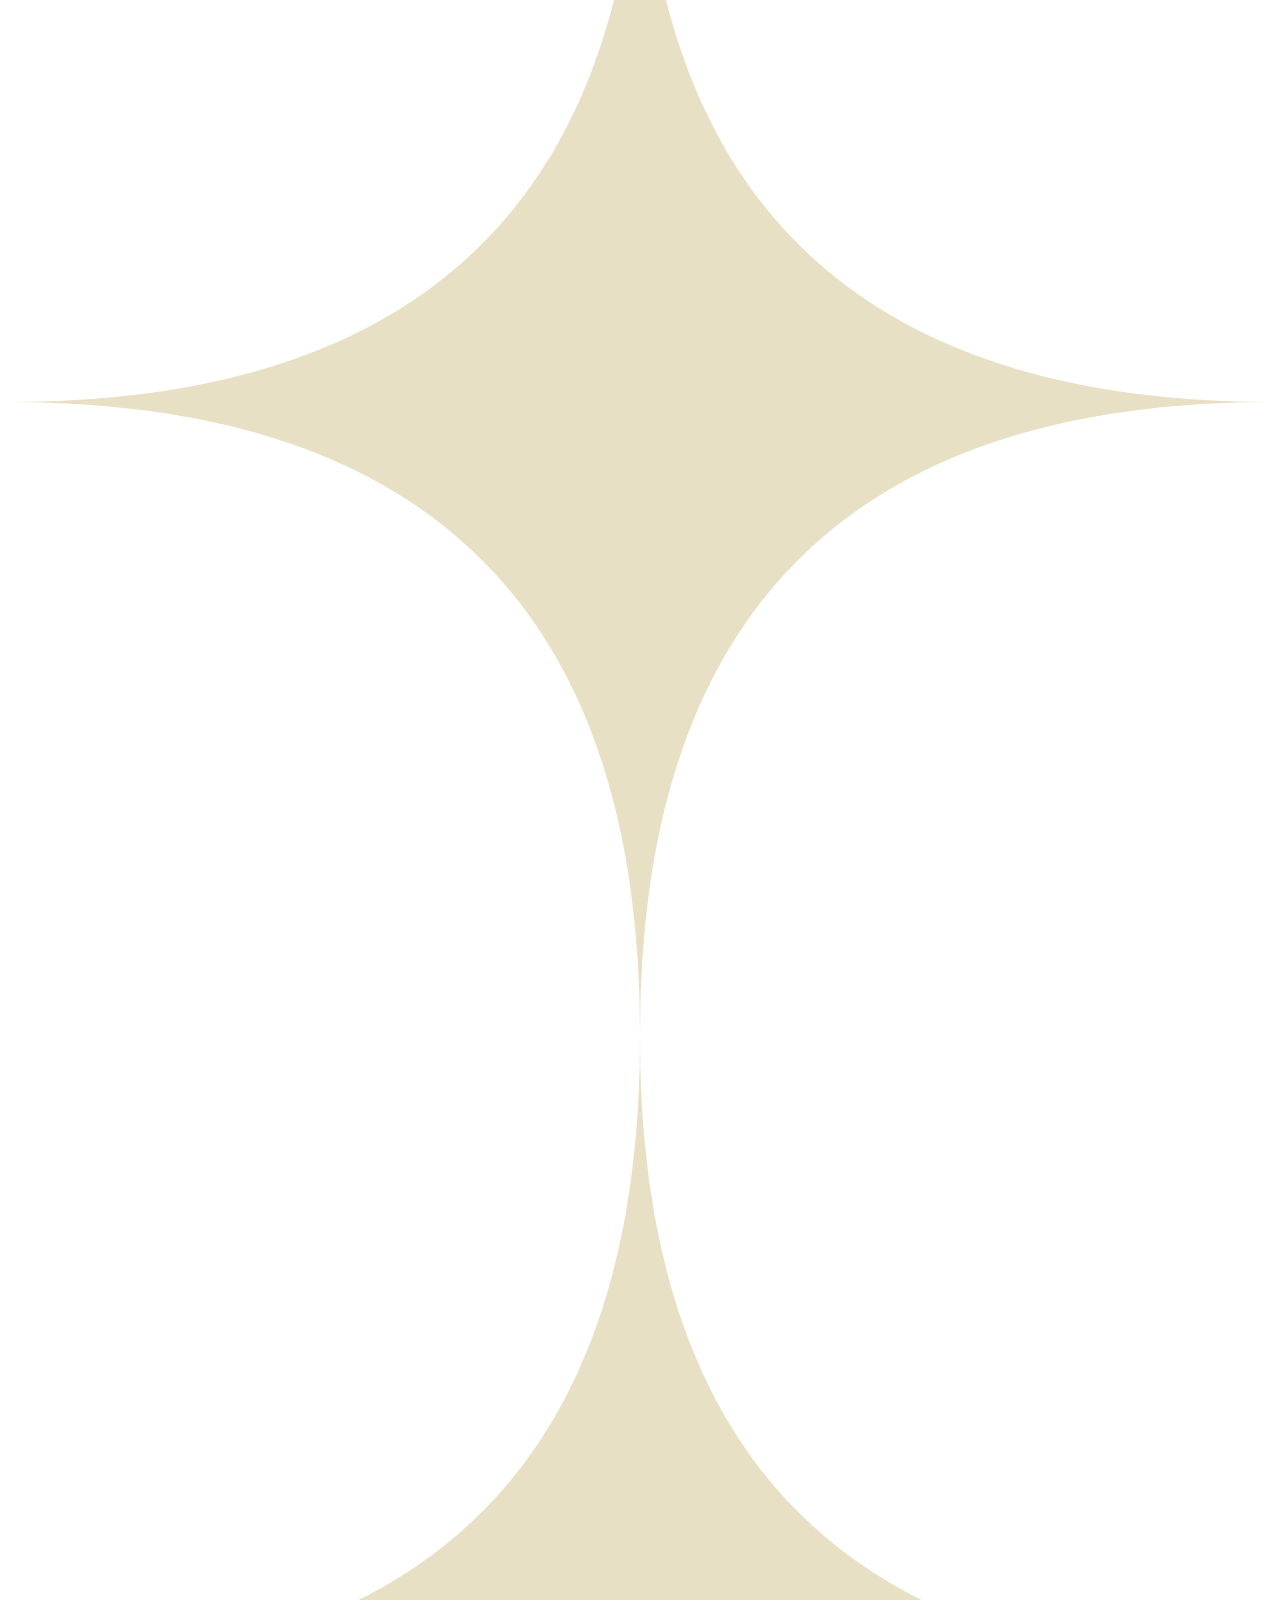
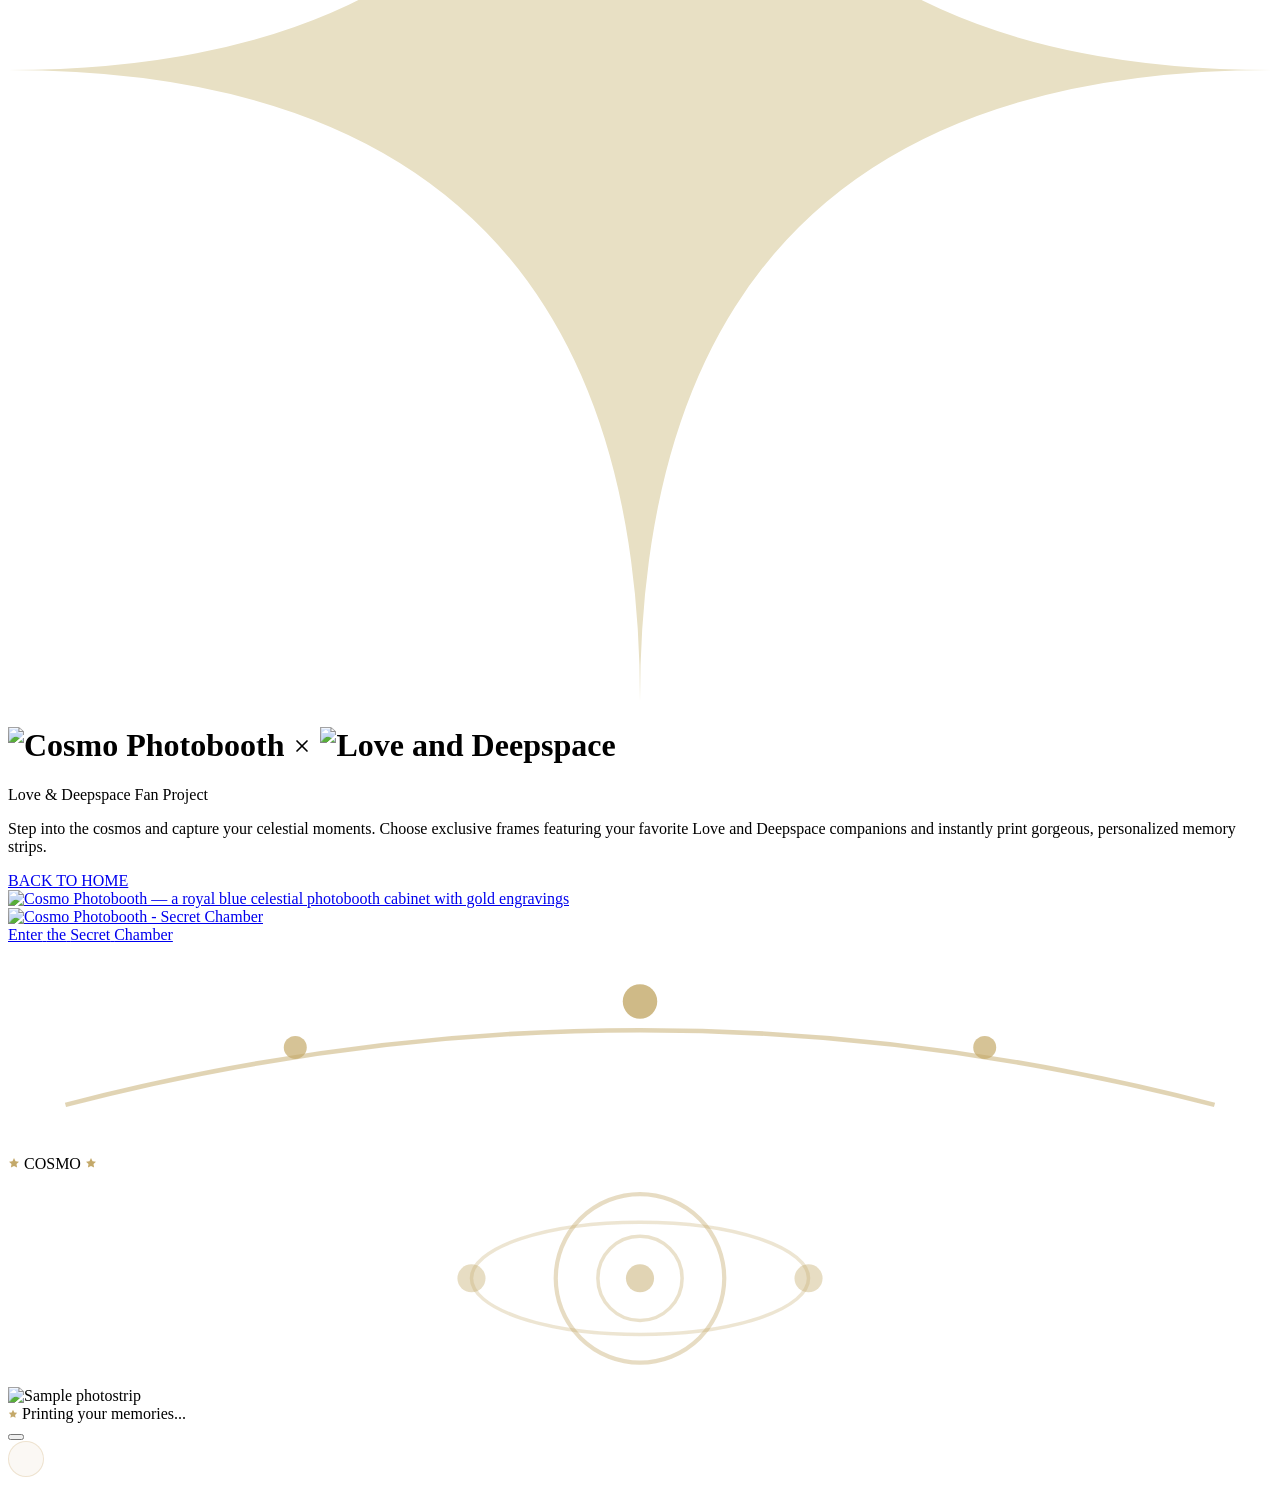
==== commit cfcb436d: "cursor as pity" ====
--- a/photobooth/index.html
+++ b/photobooth/index.html
@@ -199,8 +199,8 @@
         <i data-lucide="info"></i>
       </button>
 <!-- Settings button -->
-<!-- Settings button injected by global-settings.js?v=6 -->
-<!-- Settings modal injected by global-settings.js?v=6 -->
+<!-- Settings button injected by global-settings.js?v=10 -->
+<!-- Settings modal injected by global-settings.js?v=10 -->
 
   <!-- Notice Modal -->
     <div id="notice-modal" class="settings-overlay" aria-modal="true" role="dialog" style="display: none;">
@@ -252,7 +252,7 @@
     ]
   };
 </script>
-<script src="../global-settings.js?v=6"></script>
+<script src="../global-settings.js?v=10"></script>
 <script src="../global-faq.js?v=3"></script>
 <script>
   lucide.createIcons();
